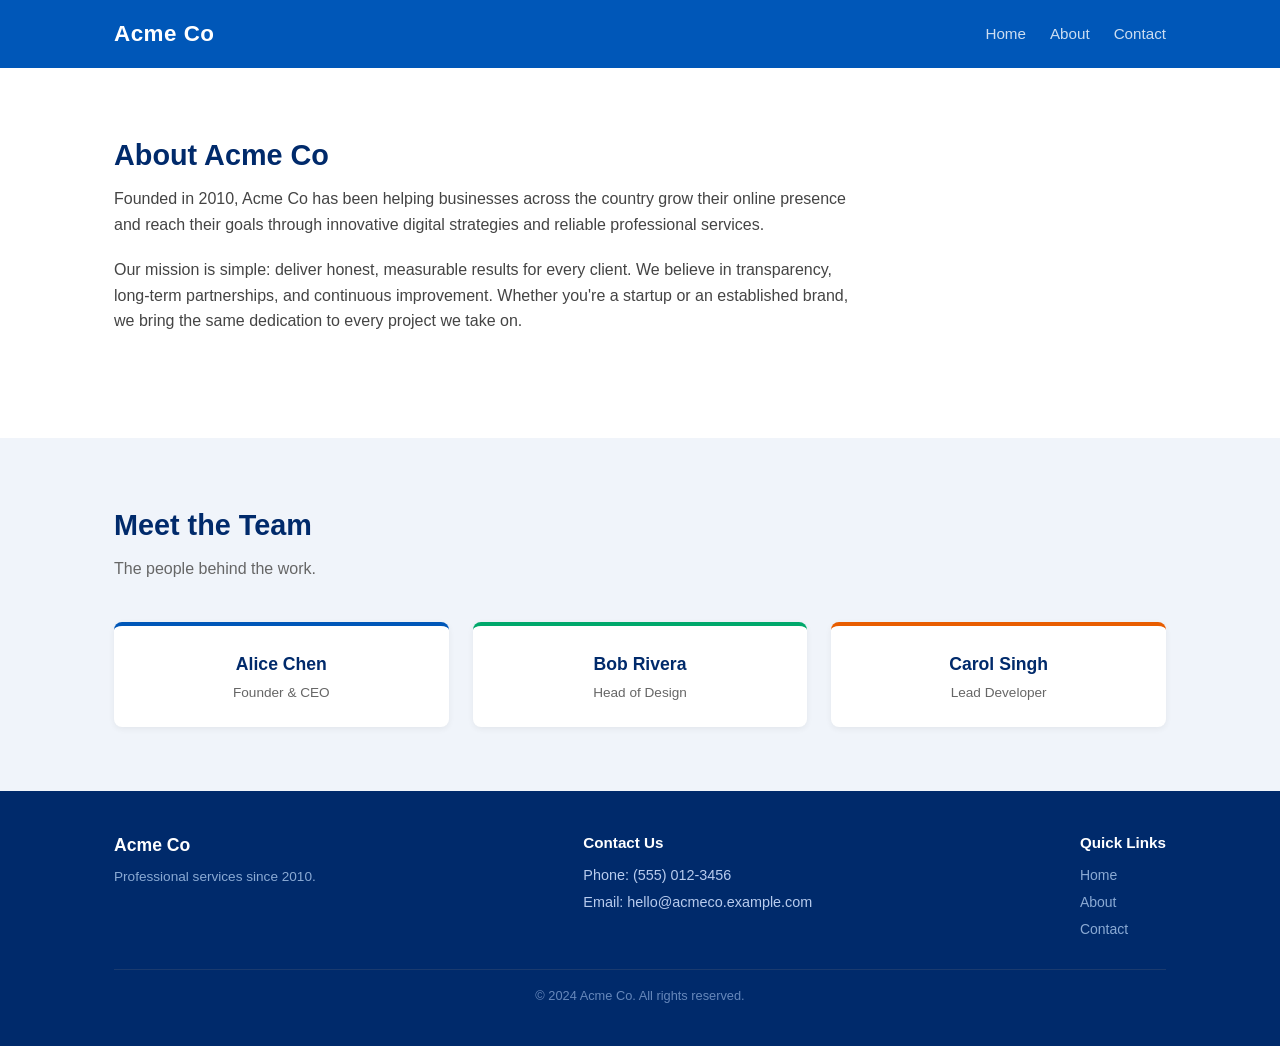
==== about.html @ 2c156a39 "Initial commit for test site Co-Authored-By: Claude Sonnet 4.6 <noreply@anthropic.com>" ====
<!DOCTYPE html>
<html lang="en">
<head>
    <meta charset="UTF-8">
    <meta name="viewport" content="width=device-width, initial-scale=1.0">
    <title>Acme Co — About Us</title>
    <link rel="stylesheet" href="styles.css">
</head>
<body>

    <!-- ============================================================
         #header / #nav  (same as index.html)
         ============================================================ -->
    <header id="header">
        <div class="container">
            <nav id="nav">
                <span id="site-logo">Acme Co</span>
                <ul id="nav-links">
                    <li><a id="nav-home" href="index.html">Home</a></li>
                    <li><a id="nav-about" href="about.html">About</a></li>
                    <li><a id="nav-contact" href="contact.html">Contact</a></li>
                </ul>
            </nav>
        </div>
    </header>

    <!-- ============================================================
         #about-content
         ============================================================ -->
    <section id="about-content" class="section">
        <div class="container">
            <h1 class="section-title" id="about-heading">About Acme Co</h1>
            <p id="about-intro">
                Founded in 2010, Acme Co has been helping businesses across the country
                grow their online presence and reach their goals through innovative digital
                strategies and reliable professional services.
            </p>
            <p id="about-mission">
                Our mission is simple: deliver honest, measurable results for every client.
                We believe in transparency, long-term partnerships, and continuous improvement.
                Whether you're a startup or an established brand, we bring the same dedication
                to every project we take on.
            </p>
        </div>
    </section>

    <!-- ============================================================
         #team
         ============================================================ -->
    <section id="team" class="section">
        <div class="container">
            <h2 class="section-title" id="team-heading">Meet the Team</h2>
            <p class="section-subtitle" id="team-subtitle">
                The people behind the work.
            </p>
            <div id="team-grid">

                <div class="team-card" id="team-member-1">
                    <h3 id="team-member-1-name">Alice Chen</h3>
                    <p id="team-member-1-role">Founder &amp; CEO</p>
                </div>

                <div class="team-card" id="team-member-2">
                    <h3 id="team-member-2-name">Bob Rivera</h3>
                    <p id="team-member-2-role">Head of Design</p>
                </div>

                <div class="team-card" id="team-member-3">
                    <h3 id="team-member-3-name">Carol Singh</h3>
                    <p id="team-member-3-role">Lead Developer</p>
                </div>

            </div>
        </div>
    </section>

    <!-- ============================================================
         #footer  (same as index.html)
         ============================================================ -->
    <footer id="footer">
        <div class="container">
            <div id="footer-inner">
                <div id="footer-about">
                    <div id="footer-brand">Acme Co</div>
                    <p id="footer-tagline">Professional services since 2010.</p>
                </div>
                <div id="footer-contact">
                    <h4>Contact Us</h4>
                    <p id="footer-phone">Phone: (555) 012-3456</p>
                    <p id="footer-email">Email: hello@acmeco.example.com</p>
                </div>
                <div id="footer-links">
                    <h4>Quick Links</h4>
                    <ul>
                        <li><a href="index.html">Home</a></li>
                        <li><a href="about.html">About</a></li>
                        <li><a href="contact.html">Contact</a></li>
                    </ul>
                </div>
            </div>
            <div id="footer-copy">
                &copy; 2024 Acme Co. All rights reserved.
            </div>
        </div>
    </footer>

</body>
</html>
---- styles.css ----
/* ==========================================================================
   Site Agent Test Site — styles.css
   Clean, readable layout with unique IDs on every targetable element.
   ========================================================================== */

/* ------------------------------------------------------------------
   Reset & base
   ------------------------------------------------------------------ */
*, *::before, *::after {
    box-sizing: border-box;
    margin: 0;
    padding: 0;
}

body {
    font-family: Arial, sans-serif;
    font-size: 16px;
    line-height: 1.6;
    color: #333;
    background: #f8f9fa;
}

a {
    color: #0057b8;
    text-decoration: none;
}

a:hover {
    text-decoration: underline;
}

img {
    max-width: 100%;
}

/* ------------------------------------------------------------------
   Layout container
   ------------------------------------------------------------------ */
.container {
    max-width: 1100px;
    margin: 0 auto;
    padding: 0 1.5rem;
}

/* ------------------------------------------------------------------
   #header / #nav
   ------------------------------------------------------------------ */
#header {
    background-color: #0057b8;
    color: #fff;
    padding: 1rem 0;
}

#nav {
    display: flex;
    align-items: center;
    justify-content: space-between;
    flex-wrap: wrap;
    gap: 0.75rem;
}

#site-logo {
    font-size: 1.4rem;
    font-weight: bold;
    color: #fff;
    letter-spacing: 0.5px;
}

#nav-links {
    list-style: none;
    display: flex;
    gap: 1.5rem;
}

#nav-links a {
    color: #ffffffcc;
    font-size: 0.95rem;
    transition: color 0.2s;
}

#nav-links a:hover {
    color: #fff;
    text-decoration: none;
}

/* ------------------------------------------------------------------
   #hero
   ------------------------------------------------------------------ */
#hero {
    background: linear-gradient(135deg, #003f8a 0%, #0057b8 60%, #0073e6 100%);
    color: #fff;
    padding: 5rem 1.5rem;
    text-align: center;
}

#hero-heading {
    font-size: 2.4rem;
    font-weight: 700;
    margin-bottom: 1rem;
    line-height: 1.2;
}

#hero-subheading {
    font-size: 1.15rem;
    color: #c8e0ff;
    max-width: 600px;
    margin: 0 auto 2rem;
}

#hero-cta {
    display: inline-block;
    background: #fff;
    color: #0057b8;
    font-weight: bold;
    padding: 0.75rem 2rem;
    border-radius: 4px;
    font-size: 1rem;
    transition: background 0.2s;
}

#hero-cta:hover {
    background: #e0ecff;
    text-decoration: none;
}

/* ------------------------------------------------------------------
   Shared section styles
   ------------------------------------------------------------------ */
.section {
    padding: 4rem 1.5rem;
}

.section-title {
    font-size: 1.8rem;
    font-weight: 700;
    margin-bottom: 0.5rem;
    color: #002a6b;
}

.section-subtitle {
    color: #666;
    margin-bottom: 2.5rem;
    font-size: 1rem;
}

/* ------------------------------------------------------------------
   #services
   ------------------------------------------------------------------ */
#services {
    background: #fff;
}

#services-grid {
    display: grid;
    grid-template-columns: repeat(auto-fit, minmax(280px, 1fr));
    gap: 1.5rem;
}

.service-card {
    background: #f0f6ff;
    border: 1px solid #cce0ff;
    border-radius: 8px;
    padding: 1.75rem;
}

.service-card h3 {
    font-size: 1.15rem;
    color: #0057b8;
    margin-bottom: 0.5rem;
}

.service-card p {
    color: #555;
    font-size: 0.95rem;
}

#service-card-1 { border-top: 4px solid #0057b8; }
#service-card-2 { border-top: 4px solid #00a86b; }
#service-card-3 { border-top: 4px solid #e85d00; }

/* ------------------------------------------------------------------
   #testimonials
   ------------------------------------------------------------------ */
#testimonials {
    background: #f0f4fa;
}

#testimonials-grid {
    display: grid;
    grid-template-columns: repeat(auto-fit, minmax(280px, 1fr));
    gap: 1.5rem;
}

.testimonial-card {
    background: #fff;
    border-radius: 8px;
    padding: 1.5rem;
    border-left: 4px solid #0057b8;
    box-shadow: 0 2px 6px rgba(0,0,0,0.06);
}

.testimonial-card blockquote {
    font-style: italic;
    color: #444;
    margin-bottom: 1rem;
    font-size: 0.95rem;
}

.testimonial-card cite {
    font-size: 0.85rem;
    color: #0057b8;
    font-weight: bold;
    font-style: normal;
}

/* ------------------------------------------------------------------
   #about-content
   ------------------------------------------------------------------ */
#about-content {
    background: #fff;
}

#about-intro {
    max-width: 750px;
    margin-bottom: 1.25rem;
    color: #444;
}

#about-mission {
    max-width: 750px;
    color: #444;
    margin-bottom: 2.5rem;
}

/* ------------------------------------------------------------------
   #team
   ------------------------------------------------------------------ */
#team {
    background: #f0f4fa;
}

#team-grid {
    display: grid;
    grid-template-columns: repeat(auto-fit, minmax(200px, 1fr));
    gap: 1.5rem;
}

.team-card {
    background: #fff;
    border-radius: 8px;
    padding: 1.5rem;
    text-align: center;
    box-shadow: 0 2px 6px rgba(0,0,0,0.06);
}

.team-card h3 {
    font-size: 1.1rem;
    color: #002a6b;
    margin-bottom: 0.25rem;
}

.team-card p {
    font-size: 0.85rem;
    color: #666;
}

#team-member-1 { border-top: 4px solid #0057b8; }
#team-member-2 { border-top: 4px solid #00a86b; }
#team-member-3 { border-top: 4px solid #e85d00; }

/* ------------------------------------------------------------------
   #contact-section
   ------------------------------------------------------------------ */
#contact-section {
    background: #fff;
}

#contact-details {
    margin-bottom: 2.5rem;
}

#contact-details p {
    margin-bottom: 0.5rem;
    font-size: 1rem;
    color: #444;
}

#contact-details strong {
    color: #002a6b;
    min-width: 80px;
    display: inline-block;
}

/* ------------------------------------------------------------------
   #contact-form
   ------------------------------------------------------------------ */
#contact-form {
    max-width: 560px;
}

#contact-form .form-group {
    margin-bottom: 1.25rem;
}

#contact-form label {
    display: block;
    font-weight: bold;
    margin-bottom: 0.35rem;
    font-size: 0.9rem;
    color: #333;
}

#contact-form input,
#contact-form textarea {
    width: 100%;
    padding: 0.6rem 0.85rem;
    border: 1px solid #ccc;
    border-radius: 4px;
    font-size: 0.95rem;
    font-family: inherit;
    background: #fafafa;
    transition: border-color 0.2s;
}

#contact-form input:focus,
#contact-form textarea:focus {
    outline: none;
    border-color: #0057b8;
    background: #fff;
}

#contact-form textarea {
    resize: vertical;
    min-height: 130px;
}

#contact-form-submit {
    background: #0057b8;
    color: #fff;
    border: none;
    padding: 0.75rem 2rem;
    border-radius: 4px;
    font-size: 1rem;
    font-weight: bold;
    cursor: pointer;
    transition: background 0.2s;
}

#contact-form-submit:hover {
    background: #003f8a;
}

/* ------------------------------------------------------------------
   #footer
   ------------------------------------------------------------------ */
#footer {
    background: #002a6b;
    color: #b8ccee;
    padding: 2.5rem 1.5rem;
    font-size: 0.9rem;
}

#footer-inner {
    display: flex;
    flex-wrap: wrap;
    gap: 2rem;
    justify-content: space-between;
    margin-bottom: 1.5rem;
}

#footer-brand {
    font-size: 1.1rem;
    font-weight: bold;
    color: #fff;
    margin-bottom: 0.4rem;
}

#footer-tagline {
    color: #8aaad4;
    font-size: 0.85rem;
}

#footer-contact h4 {
    color: #fff;
    margin-bottom: 0.5rem;
    font-size: 0.95rem;
}

#footer-phone {
    margin-bottom: 0.25rem;
}

#footer-email {
    margin-bottom: 0;
}

#footer-links h4 {
    color: #fff;
    margin-bottom: 0.5rem;
    font-size: 0.95rem;
}

#footer-links ul {
    list-style: none;
}

#footer-links li {
    margin-bottom: 0.25rem;
}

#footer-links a {
    color: #8aaad4;
    font-size: 0.875rem;
}

#footer-links a:hover {
    color: #fff;
}

#footer-copy {
    border-top: 1px solid #1a3a6e;
    padding-top: 1rem;
    text-align: center;
    color: #6688bb;
    font-size: 0.8rem;
}

/* ------------------------------------------------------------------
   Responsive
   ------------------------------------------------------------------ */
@media (max-width: 640px) {
    #hero-heading { font-size: 1.75rem; }
    #hero { padding: 3rem 1rem; }
    .section { padding: 2.5rem 1rem; }
    #nav { flex-direction: column; align-items: flex-start; }
    #footer-inner { flex-direction: column; gap: 1.25rem; }
}
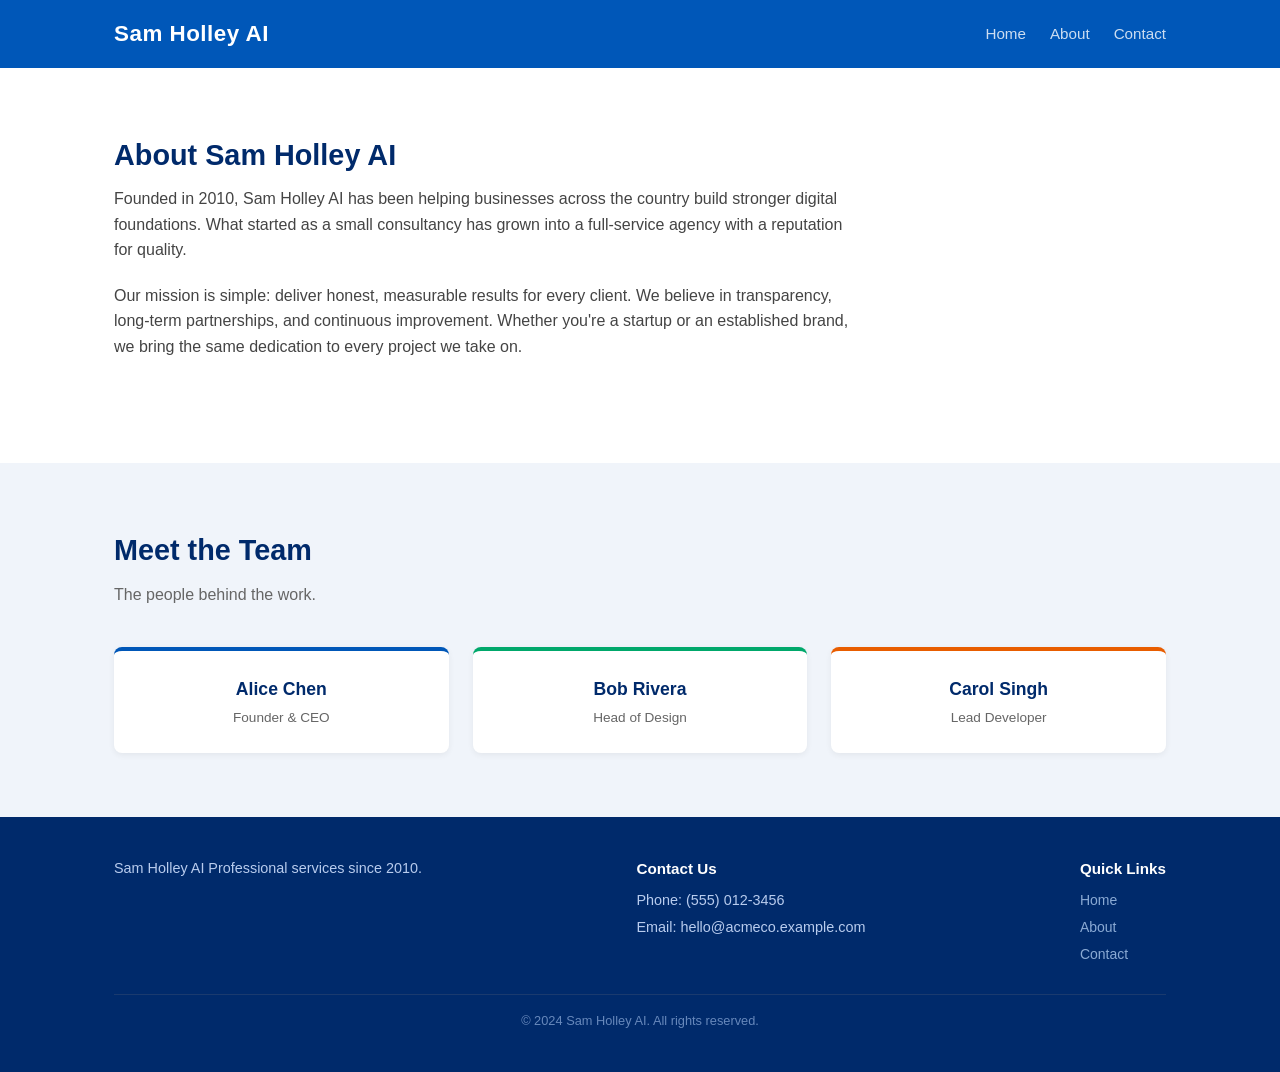
==== commit 43b9fa39: "Replace all mentions of "Acme Co" with "Sam Holley AI" across all pages. Request-ID: c940af6a-a4d2-4" ====
--- a/about.html
+++ b/about.html
@@ -1,108 +1,91 @@
 <!DOCTYPE html>
+
 <html lang="en">
 <head>
-    <meta charset="UTF-8">
-    <meta name="viewport" content="width=device-width, initial-scale=1.0">
-    <title>Acme Co — About Us</title>
-    <link rel="stylesheet" href="styles.css">
+<meta charset="utf-8"/>
+<meta content="width=device-width, initial-scale=1.0" name="viewport"/>
+<title>Acme Co — About Us</title>
+<link href="styles.css" rel="stylesheet"/>
 </head>
 <body>
-
-    <!-- ============================================================
+<!-- ============================================================
          #header / #nav  (same as index.html)
          ============================================================ -->
-    <header id="header">
-        <div class="container">
-            <nav id="nav">
-                <span id="site-logo">Acme Co</span>
-                <ul id="nav-links">
-                    <li><a id="nav-home" href="index.html">Home</a></li>
-                    <li><a id="nav-about" href="about.html">About</a></li>
-                    <li><a id="nav-contact" href="contact.html">Contact</a></li>
-                </ul>
-            </nav>
-        </div>
-    </header>
-
-    <!-- ============================================================
+<header id="header">
+<div class="container">
+<nav id="nav">
+<span id="site-logo">Sam Holley AI</span>
+<ul id="nav-links">
+<li><a href="index.html" id="nav-home">Home</a></li>
+<li><a href="about.html" id="nav-about">About</a></li>
+<li><a href="contact.html" id="nav-contact">Contact</a></li>
+</ul>
+</nav>
+</div>
+</header>
+<!-- ============================================================
          #about-content
          ============================================================ -->
-    <section id="about-content" class="section">
-        <div class="container">
-            <h1 class="section-title" id="about-heading">About Acme Co</h1>
-            <p id="about-intro">
-                Founded in 2010, Acme Co has been helping businesses across the country
-                grow their online presence and reach their goals through innovative digital
-                strategies and reliable professional services.
-            </p>
-            <p id="about-mission">
+<section class="section" id="about-content">
+<div class="container">
+<h1 class="section-title" id="about-heading">About Sam Holley AI</h1>
+<p id="about-intro">Founded in 2010, Sam Holley AI has been helping businesses across the country build stronger digital foundations. What started as a small consultancy has grown into a full-service agency with a reputation for quality.</p>
+<p id="about-mission">
                 Our mission is simple: deliver honest, measurable results for every client.
                 We believe in transparency, long-term partnerships, and continuous improvement.
                 Whether you're a startup or an established brand, we bring the same dedication
                 to every project we take on.
             </p>
-        </div>
-    </section>
-
-    <!-- ============================================================
+</div>
+</section>
+<!-- ============================================================
          #team
          ============================================================ -->
-    <section id="team" class="section">
-        <div class="container">
-            <h2 class="section-title" id="team-heading">Meet the Team</h2>
-            <p class="section-subtitle" id="team-subtitle">
+<section class="section" id="team">
+<div class="container">
+<h2 class="section-title" id="team-heading">Meet the Team</h2>
+<p class="section-subtitle" id="team-subtitle">
                 The people behind the work.
             </p>
-            <div id="team-grid">
-
-                <div class="team-card" id="team-member-1">
-                    <h3 id="team-member-1-name">Alice Chen</h3>
-                    <p id="team-member-1-role">Founder &amp; CEO</p>
-                </div>
-
-                <div class="team-card" id="team-member-2">
-                    <h3 id="team-member-2-name">Bob Rivera</h3>
-                    <p id="team-member-2-role">Head of Design</p>
-                </div>
-
-                <div class="team-card" id="team-member-3">
-                    <h3 id="team-member-3-name">Carol Singh</h3>
-                    <p id="team-member-3-role">Lead Developer</p>
-                </div>
-
-            </div>
-        </div>
-    </section>
-
-    <!-- ============================================================
+<div id="team-grid">
+<div class="team-card" id="team-member-1">
+<h3 id="team-member-1-name">Alice Chen</h3>
+<p id="team-member-1-role">Founder &amp; CEO</p>
+</div>
+<div class="team-card" id="team-member-2">
+<h3 id="team-member-2-name">Bob Rivera</h3>
+<p id="team-member-2-role">Head of Design</p>
+</div>
+<div class="team-card" id="team-member-3">
+<h3 id="team-member-3-name">Carol Singh</h3>
+<p id="team-member-3-role">Lead Developer</p>
+</div>
+</div>
+</div>
+</section>
+<!-- ============================================================
          #footer  (same as index.html)
          ============================================================ -->
-    <footer id="footer">
-        <div class="container">
-            <div id="footer-inner">
-                <div id="footer-about">
-                    <div id="footer-brand">Acme Co</div>
-                    <p id="footer-tagline">Professional services since 2010.</p>
-                </div>
-                <div id="footer-contact">
-                    <h4>Contact Us</h4>
-                    <p id="footer-phone">Phone: (555) 012-3456</p>
-                    <p id="footer-email">Email: hello@acmeco.example.com</p>
-                </div>
-                <div id="footer-links">
-                    <h4>Quick Links</h4>
-                    <ul>
-                        <li><a href="index.html">Home</a></li>
-                        <li><a href="about.html">About</a></li>
-                        <li><a href="contact.html">Contact</a></li>
-                    </ul>
-                </div>
-            </div>
-            <div id="footer-copy">
-                &copy; 2024 Acme Co. All rights reserved.
-            </div>
-        </div>
-    </footer>
-
+<footer id="footer">
+<div class="container">
+<div id="footer-inner">
+<div id="footer-about">Sam Holley AI Professional services since 2010.</div>
+<div id="footer-contact">
+<h4>Contact Us</h4>
+<p id="footer-phone">Phone: (555) 012-3456</p>
+<p id="footer-email">Email: hello@acmeco.example.com</p>
+</div>
+<div id="footer-links">
+<h4>Quick Links</h4>
+<ul>
+<li><a href="index.html">Home</a></li>
+<li><a href="about.html">About</a></li>
+<li><a href="contact.html">Contact</a></li>
+</ul>
+</div>
+</div>
+<div id="footer-copy">© 2024 Sam Holley AI. All rights reserved.</div>
+</div>
+</footer>
 </body>
 </html>
